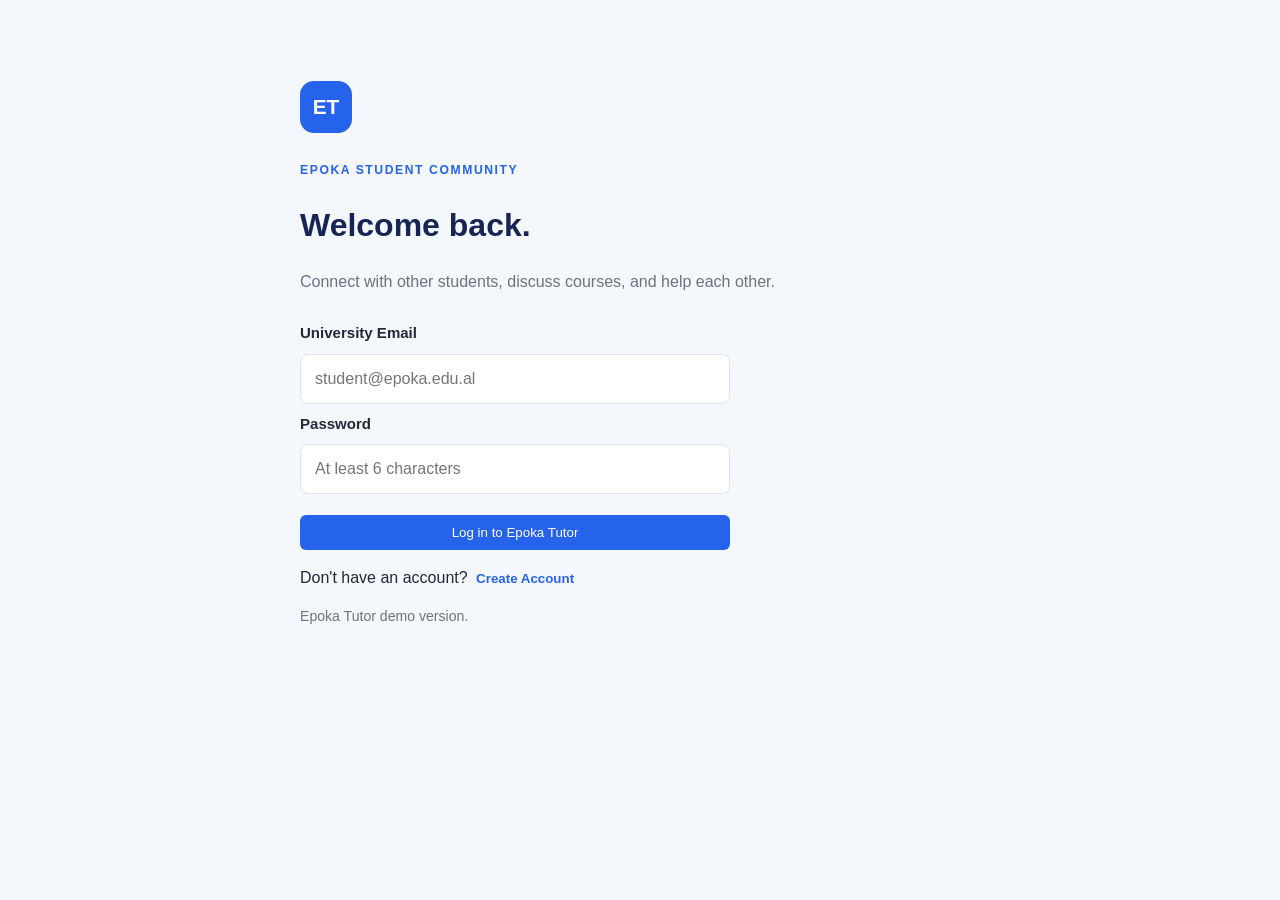
==== index.html @ 6bb4c6ac "Add files via upload" ====
<!--
 FILE PURPOSE: This HTML file defines the structure and content of one screen in Epoka Tutor. The ids and classes are important connections: JavaScript finds elements by their ids to fill or update them, while CSS uses classes and ids to control their appearance.
 SCREEN: Epoka Tutor - Login.
 The ids in this file are the connection points used by JavaScript; the classes are the connection points used by CSS.
-->

<!DOCTYPE html>
<html lang="en">
<head>
    <meta charset="UTF-8">
    <meta name="viewport" content="width=device-width, initial-scale=1.0">
    <title>Epoka Tutor - Login</title>

    <link href="https://fonts.googleapis.com/css2?family=Bricolage+Grotesque:wght@500;700&family=Source+Sans+3:wght@400;600&display=swap" rel="stylesheet">

    <link rel="stylesheet" href="style.css">
</head>

<body class="login">

    <!-- This is the main content area for the current screen. Its id or class connects it to the CSS layout, and its child elements provide the places JavaScript fills with courses, messages, notes, or selection buttons. -->
    <main class="wrap">
        <div class="brand">ET</div>

        <p class="eyebrow">EPOKA STUDENT COMMUNITY</p>

        <h1 id="formTitle">Welcome back.</h1>

        <p class="lead">
            Connect with other students, discuss courses, and help each other.
        </p>

    <!-- This form groups related inputs and buttons. JavaScript listens for its submit event; event.preventDefault() is then used where needed so the browser does not reload the page before the application handles the data. -->
        <!-- This id is used by login.js to listen for form submission and by the browser to group the login and registration fields. -->
        <form id="loginForm">

        <!-- login.js shows this container only in registration mode, because a returning student does not need to enter a name again. -->
            <div id="nameField" hidden>
                <label for="studentName">Your Name</label>
        <!-- login.js reads this input when creating a new account; the name is required only when registerMode is true. -->
                <input type="text" id="studentName"
                       placeholder="Enter your name">
            </div>

            <label for="studentEmail">University Email</label>
        <!-- login.js reads and normalizes this email before checking that it uses the Epoka university domain. -->
            <input type="email" id="studentEmail"
                   placeholder="student@epoka.edu.al" required>

            <label for="studentPassword">Password</label>
        <!-- login.js reads this password for both account creation and login, while minlength provides a basic HTML form check. -->
            <input type="password" id="studentPassword"
                   placeholder="At least 6 characters"
                   required minlength="6">

        <!-- This container is shown only during registration so the student can confirm the password they entered. -->
            <div id="confirmPasswordField" hidden>
                <label for="confirmPassword">Confirm Password</label>
        <!-- login.js compares this value with the first password before allowing a new account to be created. -->
                <input type="password" id="confirmPassword"
                       placeholder="Enter your password again">
            </div>

            <button class="btn full" type="submit" id="submitBtn">
                Log in to Epoka Tutor
            </button>

        </form>

        <p class="switch-line">
            <span id="switchText">Don't have an account?</span>
        <!-- login.js listens for clicks on this button and switches the same form between login and registration instead of navigating to another page. -->
            <button type="button" class="text-btn" id="switchMode">
                Create Account
            </button>
        </p>

        <p class="note">Epoka Tutor demo version.</p>

        <!-- login.js writes validation and account error messages here using textContent, leaving the HTML structure unchanged. -->
        <p class="err" id="loginErr"></p>

    </main>

    <!-- Load common.js before the page-specific script because it defines shared functions such as store, Auth, Pick, and the storage-key helpers that the later script calls. -->
    <script src="js/common.js"></script>
    <!-- Load the JavaScript file responsible for this screen after the shared scripts. The script uses the element ids in this HTML to add behaviour and display stored information. -->
    <script src="js/login.js"></script>

</body>
</html>
---- style.css ----
/*
 * FILE PURPOSE: Controls the appearance of the website using shared styles.
 * CONNECTIONS: All HTML pages link to this stylesheet.
 * Academic selection styles are used by select.html.
 */

/* Apply consistent sizing to all elements. */
* {
    box-sizing: border-box;
}

/* Main page appearance. */
body {
    margin: 0;
    font-family: Arial, sans-serif;
    background: #f4f7fb;
    color: #1f2937;
    line-height: 1.5;
}

/* Main headings. */
h1, h2, h3 {
    color: #172554;
}

/* Shared content container. */
.wrap {
    width: 90%;
    max-width: 1100px;
    margin: 0 auto;
}

/* Shared panel appearance. */
.panel {
    background: white;
    padding: 20px;
    border-radius: 10px;
    border: 1px solid #dbe3ef;
}

/* Shared button appearance. */
button, .btn {
    padding: 10px 16px;
    border: none;
    border-radius: 6px;
    background: #2563eb;
    color: white;
    cursor: pointer;
}

button:hover, .btn:hover {
    background: #1d4ed8;
}

/* Academic selection layout. */
.choices {
    display: grid;
    grid-template-columns: repeat(auto-fit, minmax(200px, 1fr));
    gap: 20px;
    margin-top: 20px;
}

/* Individual academic selection cards. */
.choice {
    background: white;
    border: 1px solid #dbe3ef;
    border-radius: 10px;
    padding: 20px;
    cursor: pointer;
    transition: 0.2s;
}

.choice:hover {
    border-color: #2563eb;
    transform: translateY(-2px);
}

/* Study-year selection layout. */
.years {
    display: grid;
    grid-template-columns: repeat(4, 1fr);
    gap: 12px;
    margin-top: 15px;
}

/* Make the year layout fit smaller screens. */
@media (max-width: 600px) {
    .years {
        grid-template-columns: repeat(2, 1fr);
    }

    .wrap {
        width: 95%;
    }
}
/* ===== Vesa: Login and registration styles ===== */

/* ET logo mark on the login page. */
.brand {
    width: 52px;
    height: 52px;
    display: grid;
    place-items: center;
    border-radius: 14px;
    color: white;
    background: #2563eb;
    font: 700 1.3rem Arial, sans-serif;
    margin-bottom: 28px;
}

/* Login page wrapper: narrower, with extra space at the top. */
.login .wrap {
    max-width: 680px;
    padding: 9vh 0 40px;
}

/* Login and registration form layout. */
.login form {
    display: grid;
    gap: 9px;
    max-width: 430px;
    margin: 28px 0 12px;
}

/* Name and confirm-password blocks; keep the hidden attribute working. */
.login form > div {
    display: grid;
    gap: 9px;
}

.login form > div[hidden] {
    display: none;
}

/* Labels and fields inside the login form only. */
.login label {
    font-weight: 600;
    font-size: 0.94rem;
}

.login input {
    width: 100%;
    padding: 12px 14px;
    border: 1px solid #dbe3ef;
    border-radius: 8px;
    background: white;
    font: inherit;
}

.login input:focus {
    outline: none;
    border-color: #2563eb;
}

/* Full-width submit button. */
.login .full {
    width: 100%;
    margin-top: 12px;
}

/* Text elements on the login page. */
.login .eyebrow {
    color: #2563eb;
    font-size: 0.76rem;
    font-weight: 700;
    letter-spacing: 0.13em;
    margin: 0 0 10px;
}

.login .lead {
    color: #6b7280;
    max-width: 58ch;
}

.login .note {
    color: #6b7280;
    font-size: 0.88rem;
}

.login .err {
    color: #b91c1c;
    min-height: 1.4em;
    font-weight: 600;
}

/* Line and button that switch between login and registration. */
.switch-line {
    margin: 16px 0;
}

.text-btn {
    border: 0;
    background: none;
    color: #2563eb;
    font-weight: 700;
    cursor: pointer;
    padding: 4px;
}

.text-btn:hover {
    background: none;
    text-decoration: underline;
}
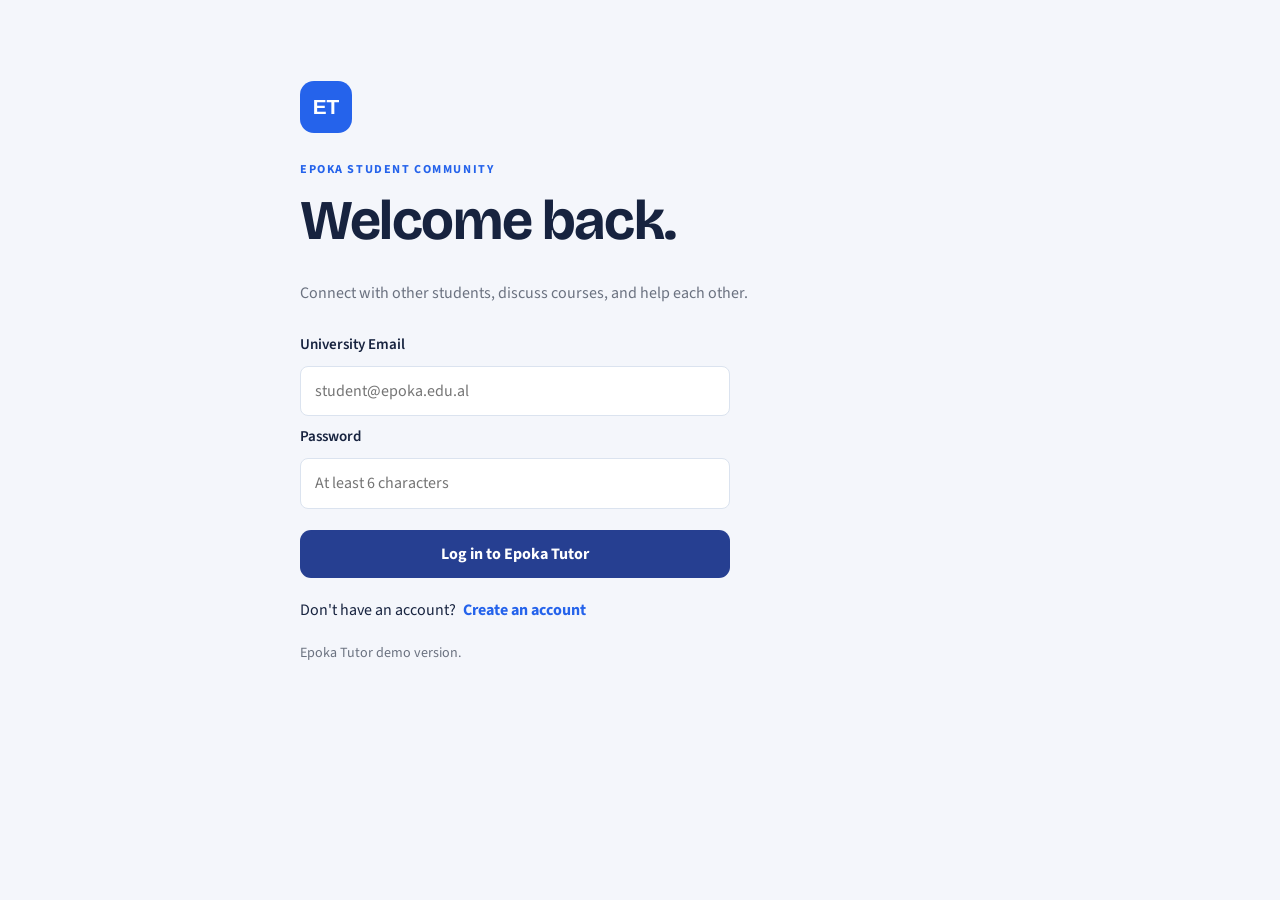
==== commit 36081c23: "Update index.html" ====
--- a/index.html
+++ b/index.html
@@ -83,9 +83,9 @@
     </main>
 
     <!-- Load common.js before the page-specific script because it defines shared functions such as store, Auth, Pick, and the storage-key helpers that the later script calls. -->
-    <script src="js/common.js"></script>
+    <script src="common.js"></script>
     <!-- Load the JavaScript file responsible for this screen after the shared scripts. The script uses the element ids in this HTML to add behaviour and display stored information. -->
-    <script src="js/login.js"></script>
+    <script src="login.js"></script>
 
 </body>
-</html>+</html>
--- a/style.css
+++ b/style.css
@@ -1,98 +1,590 @@
-
 /*
- * FILE PURPOSE: Controls the appearance of the website using shared styles.
- * CONNECTIONS: All HTML pages link to this stylesheet.
- * Academic selection styles are used by select.html.
+ * FILE PURPOSE: This stylesheet controls how the HTML screens are presented. The class selectors (written with a dot, such as .panel) connect shared styles to HTML elements with that class; ID selectors (written with #, such as #courseList) target the particular element whose id matches. A comma joins selectors so the same declarations apply to each listed target. These rules affect presentation, not the HTML content or JavaScript data.
+ * Selector reminder: #name selects an element by its id; .name selects elements by class; commas share one rule across multiple selectors.
  */
-
-/* Apply consistent sizing to all elements. */
+/* Shared colour and shadow variables used throughout the interface. Later rules use var(...) so buttons, headings, borders, and backgrounds keep the same design values. */
+:root {
+    --bg: #f4f6fb;
+    --surface: #ffffff;
+    --ink: #17233f;
+    --muted: #73809b;
+    --line: #e2e7f0;
+    --brand: #263f91;
+    --brand-dark: #1b2f70;
+    --brand-ink: #ffffff;
+    --accent: #f0b54a;
+    --mine: #e7edff;
+    --danger: #b3261e;
+    --shadow: 0 12px 35px rgba(28, 45, 89, .07);
+}
+/* Apply border-box sizing to every HTML element. Widths therefore include padding and borders, which makes the form, card, and page layouts easier to calculate. */
 * {
     box-sizing: border-box;
 }
-
-/* Main page appearance. */
+/* Set the outer document and body dimensions. Removing the browser margin prevents unwanted page edges, while min-height lets each screen fill the viewport. */
+html, body {
+    margin: 0;
+    min-height: 100%;
+}
+/* Set the default page background, text colour, font, and line spacing inherited by the login, course, notes, selection, and chat screens. */
 body {
-    margin: 0;
-    font-family: Arial, sans-serif;
-    background: #f4f7fb;
-    color: #1f2937;
-    line-height: 1.5;
-}
-
-/* Main headings. */
-h1, h2, h3 {
-    color: #172554;
-}
-
-/* Shared content container. */
+    background: var(--bg);
+    color: var(--ink);
+    font: 16px/1.55 "Source Sans 3", system-ui, sans-serif;
+}
+/* Give the main and section headings used in the HTML pages a shared display font and consistent line spacing. */
+h1, h2 {
+    font-family: "Bricolage Grotesque", sans-serif;
+    line-height: 1.12;
+    margin: 0 0 .5em;
+    letter-spacing: -.025em;
+}
+/* Style the main page title, such as the welcome heading or selected course title, with a responsive size and readable maximum width. */
+h1 {
+    font-size: clamp(2.1rem, 5vw, 3.5rem);
+    max-width: 780px;
+}
+/* Style section headings inside panels and course workspace cards so they are visually below the main h1 title. */
+h2 {
+    font-size: 1.55rem;
+}
+/* Make buttons and form fields use the same font and text colour as the rest of the page instead of inconsistent browser defaults. */
+button, input, textarea {
+    font: inherit;
+    color: inherit;
+}
+/* Show a clear keyboard-focus outline on links, buttons, and form controls so users can see which control will respond to keyboard input. */
+:focus-visible {
+    outline: 3px solid var(--accent);
+    outline-offset: 3px;
+}
+/* Style the main content wrapper used around page content. Its centered maximum width and side padding keep forms and panels readable on wide screens. */
 .wrap {
-    width: 90%;
+    max-width: 680px;
+    margin: 0 auto;
+    padding: 30px 22px 70px;
+}
+/* Override the normal .wrap width only on elements that have both classes. Course lists and notes can use more space than the narrower login screen. */
+.wrap.wide {
     max-width: 1100px;
+}
+/* Style the shared top navigation/header row. Flexbox aligns the page identity and account/navigation controls and pushes them to opposite sides. */
+.top {
+    display: flex;
+    align-items: center;
+    justify-content: space-between;
+    gap: 14px;
+    padding: 14px 22px;
+    border-bottom: 1px solid var(--line);
+    background: var(--surface);
+}
+/* Emphasize the bold page or conversation name inside the header without changing other bold text elsewhere on the page. */
+.top b {
+    font-family: "Bricolage Grotesque", sans-serif;
+}
+/* Style the signed-in student name shown in the header, making it secondary to the page title and navigation controls. */
+.who {
+    color: var(--muted);
+    font-size: .92rem;
+    margin-right: 10px;
+}
+/* Style the ET mark in the login page as a centered square logo, using Grid to center its letters both horizontally and vertically. */
+.brand {
+    width: 52px;
+    height: 52px;
+    display: grid;
+    place-items: center;
+    border-radius: 16px;
+    color: white;
+    background: var(--brand);
+    font: 700 1.3rem "Bricolage Grotesque";
+    margin-bottom: 32px;
+}
+/* Style the small uppercase labels used above page titles and content sections, such as the workspace and notes labels. */
+.eyebrow, .section-label {
+    color: var(--brand);
+    font-size: .76rem;
+    font-weight: 700;
+    letter-spacing: .13em;
+    margin: 0 0 10px;
+}
+/* Style supporting descriptions and secondary text so it is quieter than headings and does not stretch across excessively long lines. */
+.lead, .muted {
+    color: var(--muted);
+    max-width: 58ch;
+}
+/* Style the primary actions used by the login, note, and chat forms. The filled brand colour makes the main action in each section easy to identify. */
+.btn {
+    border: 0;
+    border-radius: 11px;
+    padding: 12px 19px;
+    background: var(--brand);
+    color: var(--brand-ink);
+    font-weight: 700;
+    cursor: pointer;
+    transition: .2s;
+}
+/* Give primary buttons pointer feedback by darkening the background and moving the button slightly upward while hovered. */
+.btn:hover {
+    background: var(--brand-dark);
+    transform: translateY(-1px);
+}
+/* Show when a primary action is unavailable, for example when select.js disables Next until faculty, department, and year are chosen. */
+.btn:disabled {
+    opacity: .4;
+    cursor: not-allowed;
+    transform: none;
+}
+/* Make a primary form button span the available width; this is used where the login action should be the clearest control beneath the fields. */
+.full {
+    width: 100%;
+    margin-top: 12px;
+}
+/* Style secondary actions such as Back, Log Out, Edit, and Cancel so they remain visible without competing with the filled primary button. */
+.ghost {
+    background: transparent;
+    border: 1px solid var(--line);
+    color: var(--ink);
+    border-radius: 10px;
+    padding: 8px 13px;
+    cursor: pointer;
+    text-decoration: none;
+    display: inline-block;
+}
+/* Give secondary buttons and links a brand-coloured hover state while keeping their background transparent. */
+.ghost:hover {
+    border-color: var(--brand);
+    color: var(--brand);
+}
+/* Style the small login/register mode-switch button so it resembles a text link but remains a button that login.js can listen for. */
+.text-btn {
+    border: 0;
+    background: none;
+    color: var(--brand);
+    font-weight: 700;
+    cursor: pointer;
+    padding: 4px;
+}
+/* Add extra top spacing only to the wrapper on the login screen, positioning the sign-in form without affecting the layout of other pages. */
+.login .wrap {
+    padding-top: 9vh;
+}
+/* Arrange the login and registration fields in one vertical Grid column with consistent gaps; login.js changes which fields are visible in each mode. */
+.login form {
+    display: grid;
+    gap: 9px;
+    max-width: 430px;
+    margin: 28px 0 12px;
+}
+/* Style the labels associated with login, registration, note, and chat inputs so each field purpose is easy to identify. */
+label {
+    font-weight: 600;
+    font-size: .94rem;
+}
+/* Style the editable fields shared by the login form, note form, and chat composer with matching width, padding, border, and surface colour. */
+input, textarea {
+    width: 100%;
+    border: 1px solid var(--line);
+    border-radius: 10px;
+    padding: 12px 14px;
+    background: var(--surface);
+}
+/* Change the border when a student is typing in a field, making the active login, note, or chat input easier to identify. */
+input:focus, textarea:focus {
+    border-color: var(--brand);
+    outline: none;
+}
+/* Add separation around the line that offers the alternative login or registration action. */
+.switch-line {
+    margin: 16px 0;
+}
+/* Style small explanatory note text, such as helper text around forms, using the secondary text colour and a smaller size. */
+.note {
+    color: var(--muted);
+    font-size: .88rem;
+}
+/* Style the error-message area updated by login.js and notes.js when validation or saving fails; the minimum height helps prevent layout jumps. */
+.err {
+    color: var(--danger);
+    min-height: 1.4em;
+    font-weight: 600;
+}
+/* Arrange the faculty, department, and year option buttons created by select.js in a responsive grid. */
+.choices {
+    display: grid;
+    grid-template-columns: repeat(auto-fill, minmax(220px, 1fr));
+    gap: 12px;
+    margin: 14px 0 30px;
+}
+/* Style each faculty, department, or year button created by select.js, giving all options a consistent clickable shape. */
+.choice {
+    text-align: left;
+    min-height: 75px;
+    background: var(--surface);
+    border: 1px solid var(--line);
+    border-radius: 13px;
+    padding: 16px;
+    cursor: pointer;
+    font-weight: 600;
+    box-shadow: 0 4px 14px rgba(28,45,89,.025);
+}
+/* Highlight a choice while hovered or when select.js marks it selected with aria-pressed="true", so the current academic choice is visible. */
+.choice:hover, .choice[aria-pressed="true"] {
+    border-color: var(--brand);
+    background: var(--mine);
+}
+/* Adjust the year-button group separately from faculty and department choices because year options are short and can fit in narrower columns. */
+.years {
+    grid-template-columns: repeat(4, minmax(80px, 130px));
+}
+/* Ensure elements hidden by HTML or JavaScript are not displayed. select.js uses this attribute to reveal department and year steps only after earlier choices are made. */
+[hidden] {
+    display: none !important;
+}
+/* Lay out the page title and its nearby actions as one aligned heading row, keeping the title and controls visually connected. */
+.page-heading {
+    display: flex;
+    align-items: flex-end;
+    justify-content: space-between;
+    gap: 20px;
+    margin: 24px 0 30px;
+}
+/* Style the academic breadcrumb text updated by courses.js, course.js, and notes.js so the current faculty, department, and year remain visible as context. */
+.crumbs {
+    color: var(--muted);
+    margin-top: 12px;
+}
+/* Style the main content panels that group related course, student, note, or discussion content into separate white surfaces. */
+.panel {
+    background: var(--surface);
+    border: 1px solid var(--line);
+    border-radius: 18px;
+    padding: 24px;
+    margin: 22px 0;
+    box-shadow: var(--shadow);
+}
+/* Align a panel heading with its count or related controls, such as the course count or saved-note count. */
+.section-heading {
+    display: flex;
+    align-items: center;
+    justify-content: space-between;
+    gap: 15px;
+}
+/* Remove extra heading spacing inside a section-heading row so the title aligns correctly with the count or controls beside it. */
+.section-heading h2 {
+    margin-bottom: 0;
+}
+/* Style the small number/status text displayed beside section headings, including the course, note, and discussion counts updated by JavaScript. */
+.count {
+    color: var(--muted);
+    font-size: .88rem;
+}
+/* Style the course search field used by courses.js to filter the displayed course cards as the student types. */
+.search {
+    margin: 20px 0;
+    max-width: 420px;
+}
+/* Use a shared grid layout for the course and student card containers populated by courses.js. */
+.course-grid, .student-grid {
+    display: grid;
+    grid-template-columns: repeat(auto-fill, minmax(230px, 1fr));
+    gap: 12px;
+}
+/* Style each clickable course or student card created by courses.js. Both are links, so the card appearance signals that selecting one opens another page. */
+.course, .student {
+    display: flex;
+    align-items: center;
+    justify-content: space-between;
+    gap: 12px;
+    padding: 15px;
+    border: 1px solid var(--line);
+    border-radius: 13px;
+    text-decoration: none;
+    color: inherit;
+    background: var(--surface);
+}
+/* Highlight a course or student link while hovered, helping the student identify which card will open when clicked. */
+.course:hover, .student:hover {
+    border-color: var(--brand);
+    transform: translateY(-1px);
+}
+/* Style the secondary line inside course and student cards, such as discussion information or a student email, below the main name. */
+.course small, .student small {
+    display: block;
+    color: var(--muted);
+    font-size: .82rem;
+}
+/* Position and style the arrow displayed at the end of course/student cards to signal that the whole card is a navigation link. */
+.arrow {
+    color: var(--brand);
+    font-size: 1.2rem;
+}
+/* Style the initial displayed beside each student in the private-chat list; courses.js creates this element from the student name. */
+.avatar {
+    width: 42px;
+    height: 42px;
+    border-radius: 50%;
+    display: grid;
+    place-items: center;
+    flex-shrink: 0;
+    color: var(--brand);
+    background: var(--mine);
+    font-weight: 700;
+}
+/* Keep the student's name and email together as a vertical text group beside the avatar in the student list. */
+.student-info {
+    flex: 1;
+    min-width: 0;
+}
+/* Style the empty-state message inserted by courses.js, chat.js, or notes.js when there are no matching courses, students, messages, or notes. */
+.empty {
+    color: var(--muted);
+    text-align: center;
+    padding: 35px 10px;
+}
+/* Apply chat-specific page layout to the body marked chat-page in chat.html, without changing the body styling of other screens. */
+body.chat-page {
+    display: flex;
+    flex-direction: column;
+    height: 100dvh;
+}
+/* Style the student identity area used in the chat screen so the conversation participant is clearly separated from the message history. */
+.chat-person {
+    flex: 1;
+    text-align: center;
+}
+/* Keep the participant name and supporting detail in the chat identity area visually related while allowing their individual text sizes to differ. */
+.chat-person b, .chat-person small {
+    display: block;
+}
+/* Make the smaller participant detail secondary to the name in the chat header. */
+.chat-person small {
+    color: var(--muted);
+    font-size: .8rem;
+}
+/* Style the message-history container with its own scrolling area. chat.js inserts each message here and scrolls it to the bottom after a new message is drawn. */
+#msgs {
+    flex: 1;
+    overflow-y: auto;
+    padding: 22px 20px;
+    max-width: 820px;
+    width: 100%;
     margin: 0 auto;
 }
-
-/* Shared panel appearance. */
-.panel {
-    background: white;
-    padding: 20px;
-    border-radius: 10px;
-    border: 1px solid #dbe3ef;
-}
-
-/* Shared button appearance. */
-button, .btn {
-    padding: 10px 16px;
-    border: none;
-    border-radius: 6px;
-    background: #2563eb;
-    color: white;
-    cursor: pointer;
-}
-
-button:hover, .btn:hover {
-    background: #1d4ed8;
-}
-
-/* Academic selection layout. */
-.choices {
-    display: grid;
-    grid-template-columns: repeat(auto-fit, minmax(200px, 1fr));
-    gap: 20px;
-    margin-top: 20px;
-}
-
-/* Individual academic selection cards. */
-.choice {
-    background: white;
-    border: 1px solid #dbe3ef;
-    border-radius: 10px;
-    padding: 20px;
-    cursor: pointer;
-    transition: 0.2s;
-}
-
-.choice:hover {
-    border-color: #2563eb;
-    transform: translateY(-2px);
-}
-
-/* Study-year selection layout. */
-.years {
-    display: grid;
-    grid-template-columns: repeat(4, 1fr);
-    gap: 12px;
-    margin-top: 15px;
-}
-
-/* Make the year layout fit smaller screens. */
-@media (max-width: 600px) {
+/* Style one message block created by chat.js, controlling its width, spacing, and surface so messages are readable as separate items. */
+.msg {
+    max-width: 78%;
+    margin: 0 0 14px;
+    padding: 11px 15px;
+    border-radius: 15px;
+    background: var(--surface);
+    border: 1px solid var(--line);
+    overflow-wrap: anywhere;
+    box-shadow: 0 3px 12px rgba(28,45,89,.035);
+}
+/* Apply a different appearance to messages whose sender email matches the signed-in student; chat.js adds the me class after comparing email addresses. */
+.msg.me {
+    margin-left: auto;
+    background: var(--mine);
+    border-color: transparent;
+}
+/* Style the sender and timestamp line inside each message separately from the message body created by chat.js. */
+.msg .by {
+    font-size: .78rem;
+    color: var(--muted);
+    margin-bottom: 3px;
+}
+/* Style the chat message form identified by this id in chat.html; chat.js listens for its submit event and sends the text without reloading the page. */
+#composer {
+    border-top: 1px solid var(--line);
+    background: var(--surface);
+    padding: 13px 20px;
+}
+/* Arrange the chat textarea and Send button in one row inside the composer form so the message field and action sit together. */
+#composer .row {
+    max-width: 780px;
+    margin: 0 auto;
+    display: flex;
+    gap: 9px;
+    align-items: flex-end;
+}
+/* Size the message textarea inside the chat composer, allowing the student to type a message without changing other textareas such as the note editor. */
+#composer textarea {
+    flex: 1;
+    min-width: 0;
+    resize: vertical;
+    max-height: 130px;
+    background: var(--bg);
+}
+/* Responsive rules for narrow screens: change multi-column layouts and header spacing so the course workspace and other page content fit on phones. */
+@media (max-width: 650px) {
+    /* Style the shared top navigation/header row. Flexbox aligns the page identity and account/navigation controls and pushes them to opposite sides. */
+    .top {
+        padding: 12px 14px;
+    }
+    /* On narrow screens, hide the signed-in name inside the header to leave room for the page title and navigation controls. */
+    .top .who {
+        display: none;
+    }
+    /* Style the main content wrapper used around page content. Its centered maximum width and side padding keep forms and panels readable on wide screens. */
+    .wrap {
+        padding: 22px 15px 50px;
+    }
+    /* Lay out the page title and its nearby actions as one aligned heading row, keeping the title and controls visually connected. */
+    .page-heading {
+        align-items: flex-start;
+        flex-direction: column;
+    }
+    /* Style the main content panels that group related course, student, note, or discussion content into separate white surfaces. */
+    .panel {
+        padding: 17px;
+    }
+    /* Align a panel heading with its count or related controls, such as the course count or saved-note count. */
+    .section-heading {
+        align-items: flex-start;
+        flex-direction: column;
+    }
+    /* Style the chat message form identified by this id in chat.html; chat.js listens for its submit event and sends the text without reloading the page. */
+    #composer {
+        padding: 10px;
+    }
+    /* Arrange the chat textarea and Send button in one row inside the composer form so the message field and action sit together. */
+    #composer .row {
+        gap: 6px;
+    }
+    /* Reduce the Send button padding on narrow screens so it fits beside the chat textarea without forcing the composer row off the screen. */
+    #composer .btn {
+        padding: 10px 12px;
+    }
+    /* Style one message block created by chat.js, controlling its width, spacing, and surface so messages are readable as separate items. */
+    .msg {
+        max-width: 90%;
+    }
+    /* Adjust the year-button group separately from faculty and department choices because year options are short and can fit in narrower columns. */
     .years {
         grid-template-columns: repeat(2, 1fr);
     }
 
-    .wrap {
-        width: 95%;
-    }
+}
+/* Arrange the Notes and Open Discussion workspace cards in two columns on wider screens; the mobile media rule below changes this to one column. */
+.workspace-grid {
+    display: grid;
+    grid-template-columns: repeat(2, minmax(0, 1fr));
+    gap: 16px;
+    margin-top: 28px;
+}
+/* Style the clickable Notes and Open Discussion cards on course.html as large surfaces, making each feature look like a separate destination. */
+.workspace-card {
+    position: relative;
+    display: block;
+    min-height: 245px;
+    padding: 25px;
+    background: var(--surface);
+    border: 1px solid var(--line);
+    border-radius: 18px;
+    color: inherit;
+    text-decoration: none;
+    box-shadow: var(--shadow);
+    transition: .2s;
+}
+/* Highlight a workspace card when hovered so students can tell that the Notes or Open Discussion panel is clickable. */
+.workspace-card:hover {
+    border-color: var(--brand);
+    transform: translateY(-2px);
+}
+/* Style the small number/label at the top of a workspace card so it is distinct from the larger feature title. */
+.workspace-number {
+    color: var(--brand);
+    font-size: .8rem;
+    font-weight: 700;
+    letter-spacing: .12em;
+}
+/* Add space before the feature title inside each workspace card, separating it from the small number/label above. */
+.workspace-card h2 {
+    margin-top: 25px;
+}
+/* Style the description inside a workspace card as secondary information and keep its line length readable. */
+.workspace-card p {
+    color: var(--muted);
+    max-width: 38ch;
+}
+/* Style the short action hint inside a workspace card so it reads as a link-like prompt beneath the description. */
+.workspace-detail {
+    display: block;
+    color: var(--brand);
+    font-size: .9rem;
+    font-weight: 600;
+    margin-top: 20px;
+}
+/* Place the arrow at the lower-right corner of each workspace card, visually indicating that the card opens another page. */
+.workspace-card .arrow {
+    position: absolute;
+    right: 24px;
+    bottom: 22px;
+}
+/* Arrange the title field, note-content textarea, and save controls in a vertical form layout; notes.js reads these fields when the form is submitted. */
+.note-form {
+    display: grid;
+    gap: 9px;
+    margin-top: 20px;
+}
+/* Give the note editor enough height for longer notes while allowing the student to resize it vertically when needed. */
+.note-form textarea {
+    resize: vertical;
+    min-height: 150px;
+}
+/* Place the Edit and Delete buttons created inside each note card in a flexible row with spacing between them. */
+.note-actions {
+    display: flex;
+    flex-wrap: wrap;
+    gap: 9px;
+    margin-top: 12px;
+}
+/* Arrange the note cards created by notes.js in one column with a consistent gap and space above the list. */
+.notes-list {
+    display: grid;
+    gap: 14px;
+    margin-top: 20px;
+}
+/* Style each article created by notes.js as an individual saved-note card, separating it from other notes with a border and surface background. */
+.note-card {
+    padding: 18px;
+    border: 1px solid var(--line);
+    border-radius: 13px;
+    background: var(--surface);
+}
+/* Style the title at the top of each saved-note card so it is prominent and has controlled spacing before the date. */
+.note-card h3 {
+    margin: 0 0 5px;
+    font-family: "Bricolage Grotesque", sans-serif;
+    font-size: 1.2rem;
+}
+/* Style the last-updated time shown below a note title as small secondary information. */
+.note-date {
+    color: var(--muted);
+    font-size: .82rem;
+}
+/* Preserve line breaks typed into the note editor and allow long words or links to wrap instead of overflowing the card. */
+.note-content {
+    white-space: pre-wrap;
+    overflow-wrap: anywhere;
+    margin: 15px 0;
+}
+/* Mark the Delete action with the danger colour so it is visually distinct from non-destructive actions such as Edit and Cancel. */
+.danger-button {
+    color: var(--danger);
+}
+/* Responsive rules for narrow screens: change multi-column layouts and header spacing so the course workspace and other page content fit on phones. */
+@media (max-width: 650px) {
+    /* Arrange the Notes and Open Discussion workspace cards in two columns on wider screens; the mobile media rule below changes this to one column. */
+    .workspace-grid {
+        grid-template-columns: 1fr;
+    }
+    /* Style the clickable Notes and Open Discussion cards on course.html as large surfaces, making each feature look like a separate destination. */
+    .workspace-card {
+        min-height: 220px;
+    }
+
 }
 /* ===== Vesa: Login and registration styles ===== */
 
